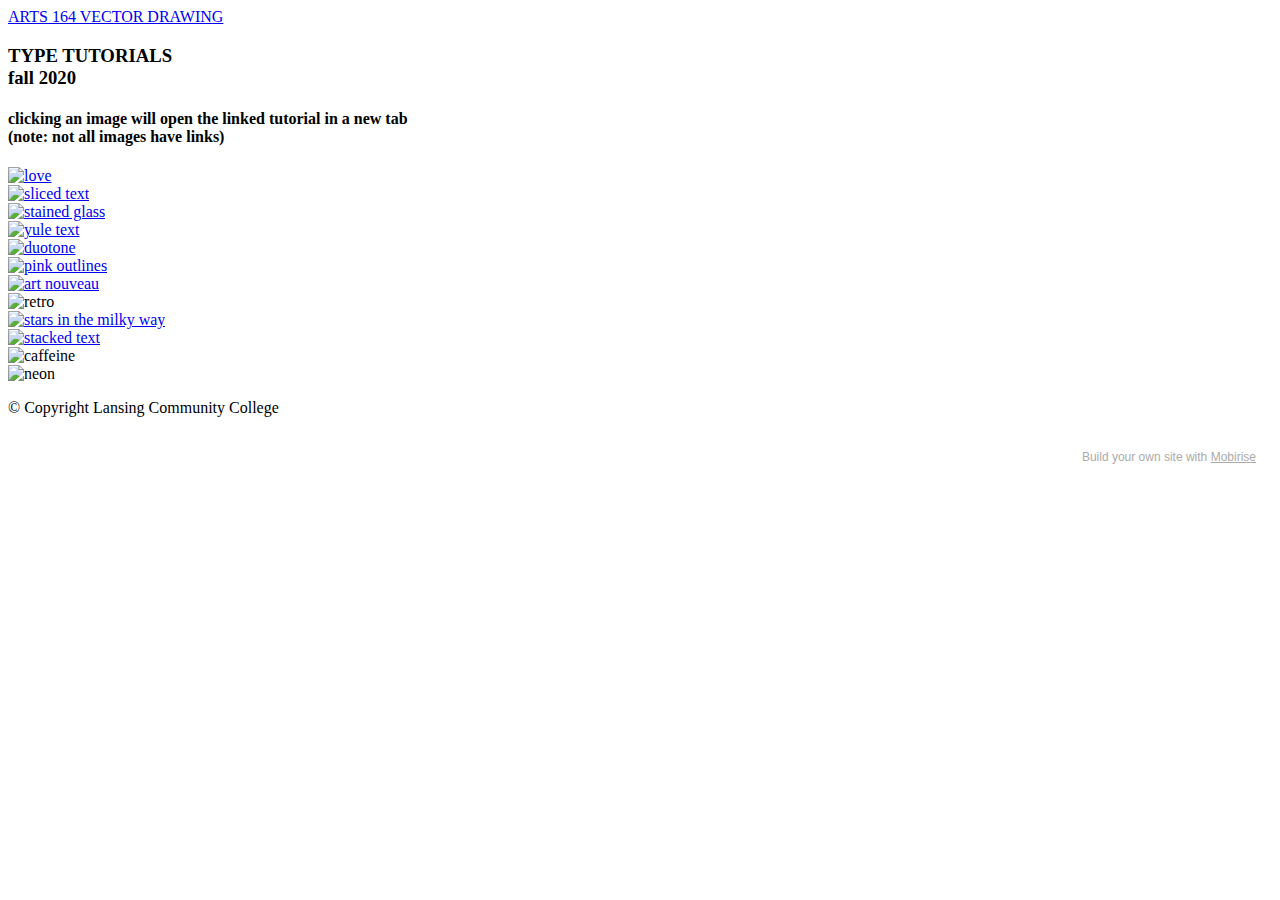
==== type.html @ d71a4e60 "add site content" ====
<!DOCTYPE html>
<html  >
<head>
  <!-- Site made with Mobirise Website Builder v5.2.0, https://mobirise.com -->
  <meta charset="UTF-8">
  <meta http-equiv="X-UA-Compatible" content="IE=edge">
  <meta name="generator" content="Mobirise v5.2.0, mobirise.com">
  <meta name="viewport" content="width=device-width, initial-scale=1, minimum-scale=1">
  <link rel="shortcut icon" href="assets/images/adobex-iconic-illustrator.ico" type="image/x-icon">
  <meta name="description" content="">
  
  
  <title>type tutorials</title>
  <link rel="stylesheet" href="assets/tether/tether.min.css">
  <link rel="stylesheet" href="assets/bootstrap/css/bootstrap.min.css">
  <link rel="stylesheet" href="assets/bootstrap/css/bootstrap-grid.min.css">
  <link rel="stylesheet" href="assets/bootstrap/css/bootstrap-reboot.min.css">
  <link rel="stylesheet" href="assets/animatecss/animate.css">
  <link rel="stylesheet" href="assets/dropdown/css/style.css">
  <link rel="stylesheet" href="assets/socicon/css/styles.css">
  <link rel="stylesheet" href="assets/theme/css/style.css">
  <link rel="preload" as="style" href="assets/mobirise/css/mbr-additional.css"><link rel="stylesheet" href="assets/mobirise/css/mbr-additional.css" type="text/css">
  
  
  
  
</head>
<body>
  
  <section class="menu menu1 cid-sgwcmf1ARm" once="menu" id="menu1-q">
    

    <nav class="navbar navbar-dropdown navbar-fixed-top navbar-expand-lg">
        <div class="container-fluid">
            <div class="navbar-brand">
                
                <span class="navbar-caption-wrap"><a class="navbar-caption text-white text-primary display-7" href="index.html">ARTS 164 VECTOR DRAWING</a></span>
            </div>
            
            
        </div>
    </nav>
</section>

<section class="content4 cid-sgweGsT4Bz" id="content4-t">
    
    
    <div class="container">
        <div class="row justify-content-center">
            <div class="title col-md-12 col-lg-10">
                <h3 class="mbr-section-title mbr-fonts-style align-center mb-4 display-2"><strong>TYPE TUTORIALS</strong><br><strong>fall 2020</strong></h3>
                <h4 class="mbr-section-subtitle align-center mbr-fonts-style mb-4 display-7">clicking an image will open the linked tutorial in a new tab<br>(note: not all images have links)</h4>
                
            </div>
        </div>
    </div>
</section>

<section class="gallery1 cid-sgwblPvM9j" id="gallery1-n">
    
    
    <div class="container">
        
        <div class="row mt-4">
            
            <div class="item features-image сol-12 col-md-6 col-lg-6">
                <div class="item-wrapper">
                    <div class="item-img">
                        <a href="https://www.youtube.com/watch?v=r4i24O_RqLU" target="_blank"><img src="assets/images/asset-2-321x225.png" data-slide-to="0" alt="love"></a>
                    </div>
                    
                    
                </div>
            </div><div class="item features-image сol-12 col-md-6 col-lg-6">
                <div class="item-wrapper">
                    <div class="item-img">
                        <a href="https://youtu.be/CJ6-EiL2lb0" target="_blank"><img src="assets/images/asset-1-366x165.png" data-slide-to="1" alt="sliced text"></a>
                    </div>
                    
                    
                </div>
            </div><div class="item features-image сol-12 col-md-6 col-lg-6">
                <div class="item-wrapper">
                    <div class="item-img">
                        <a href="https://design.tutsplus.com/tutorials/how-to-create-a-stained-glass-text-effect-in-illustrator--cms-34086" target="_blank"><img src="assets/images/stainedglass-286x406.png" data-slide-to="2" alt="stained glass"></a>
                    </div>
                    
                    
                </div>
            </div><div class="item features-image сol-12 col-md-6 col-lg-6">
                <div class="item-wrapper">
                    <div class="item-img">
                        <a href="https://www.youtube.com/watch?v=p_5ojTDVVSc&list=LL&index=2" target="_blank"><img src="assets/images/asset-3-280x139.png" data-slide-to="3" alt="yule text"></a>
                    </div>
                    
                    
                </div>
            </div><div class="item features-image сol-12 col-md-6 col-lg-6">
                <div class="item-wrapper">
                    <div class="item-img">
                        <a href="https://design.tutsplus.com/tutorials/super-quick-and-easy-duotone-text-effect--cms-28993" target="_blank"><img src="assets/images/asset-4-1820x680.png" data-slide-to="4" alt="duotone"></a>
                    </div>
                    
                    
                </div>
            </div><div class="item features-image сol-12 col-md-6 col-lg-6">
                <div class="item-wrapper">
                    <div class="item-img">
                        <a href="https://www.creativebloq.com/graphic-design-tips/typography-tutorials-1232719/5" target="_blank"><img src="assets/images/asset-2-1874x746.png" data-slide-to="5" alt="pink outlines"></a>
                    </div>
                    
                    
                </div>
            </div><div class="item features-image сol-12 col-md-6 col-lg-6">
                <div class="item-wrapper">
                    <div class="item-img">
                        <a href="https://design.tutsplus.com/tutorials/how-to-create-an-art-nouveau-text-effect-in-illustrator--cms-35374" target="_blank"><img src="assets/images/asset-1-720x353.png" data-slide-to="6" alt="art nouveau"></a>
                    </div>
                    
                    
                </div>
            </div><div class="item features-image сol-12 col-md-6 col-lg-6">
                <div class="item-wrapper">
                    <div class="item-img">
                        <img src="assets/images/retro-316x200.png" data-slide-to="7" alt="retro">
                    </div>
                    
                    
                </div>
            </div><div class="item features-image сol-12 col-md-6 col-lg-6">
                <div class="item-wrapper">
                    <div class="item-img">
                        <a href="https://www.youtube.com/watch?v=gjwXBmb5fZ4" target="_blank"><img src="assets/images/stars-1500x1159.png" data-slide-to="2" alt="stars in the milky way"></a>
                    </div>
                    
                    
                </div>
            </div><div class="item features-image сol-12 col-md-6 col-lg-6">
                <div class="item-wrapper">
                    <div class="item-img">
                        <a href="https://www.youtube.com/watch?v=k48p705h0WA" target="_blank"><img src="assets/images/striped-1500x844.png" data-slide-to="2" alt="stacked text"></a>
                    </div>
                    
                    
                </div>
            </div><div class="item features-image сol-12 col-md-6 col-lg-6">
                <div class="item-wrapper">
                    <div class="item-img">
                        <img src="assets/images/caffeine-473x166.png" data-slide-to="2" alt="caffeine">
                    </div>
                    
                    
                </div>
            </div><div class="item features-image сol-12 col-md-6 col-lg-6">
                <div class="item-wrapper">
                    <div class="item-img">
                        <img src="assets/images/neon-316x128.png" data-slide-to="2" alt="neon">
                    </div>
                    
                    
                </div>
            </div>
            
            
        </div>
    </div>
</section>

<section class="footer7 cid-sgwcS6Fjue" once="footers" id="footer7-s">

    

    

    <div class="container">
        <div class="media-container-row align-center mbr-white">
            <div class="col-12">
                <p class="mbr-text mb-0 mbr-fonts-style display-7">
                    © Copyright Lansing Community College</p>
            </div>
        </div>
    </div>
</section><section style="background-color: #fff; font-family: -apple-system, BlinkMacSystemFont, 'Segoe UI', 'Roboto', 'Helvetica Neue', Arial, sans-serif; color:#aaa; font-size:12px; padding: 0; align-items: center; display: flex;"><a href="https://mobirise.site/l" style="flex: 1 1; height: 3rem; padding-left: 1rem;"></a><p style="flex: 0 0 auto; margin:0; padding-right:1rem;">Build your own site with <a href="https://mobirise.site/z" style="color:#aaa;">Mobirise</a></p></section><script src="assets/web/assets/jquery/jquery.min.js"></script>  <script src="assets/popper/popper.min.js"></script>  <script src="assets/tether/tether.min.js"></script>  <script src="assets/bootstrap/js/bootstrap.min.js"></script>  <script src="assets/smoothscroll/smooth-scroll.js"></script>  <script src="assets/viewportchecker/jquery.viewportchecker.js"></script>  <script src="assets/dropdown/js/nav-dropdown.js"></script>  <script src="assets/dropdown/js/navbar-dropdown.js"></script>  <script src="assets/touchswipe/jquery.touch-swipe.min.js"></script>  <script src="assets/theme/js/script.js"></script>  
  
  
 <div id="scrollToTop" class="scrollToTop mbr-arrow-up"><a style="text-align: center;"><i class="mbr-arrow-up-icon mbr-arrow-up-icon-cm cm-icon cm-icon-smallarrow-up"></i></a></div>
    <input name="animation" type="hidden">
  </body>
</html>
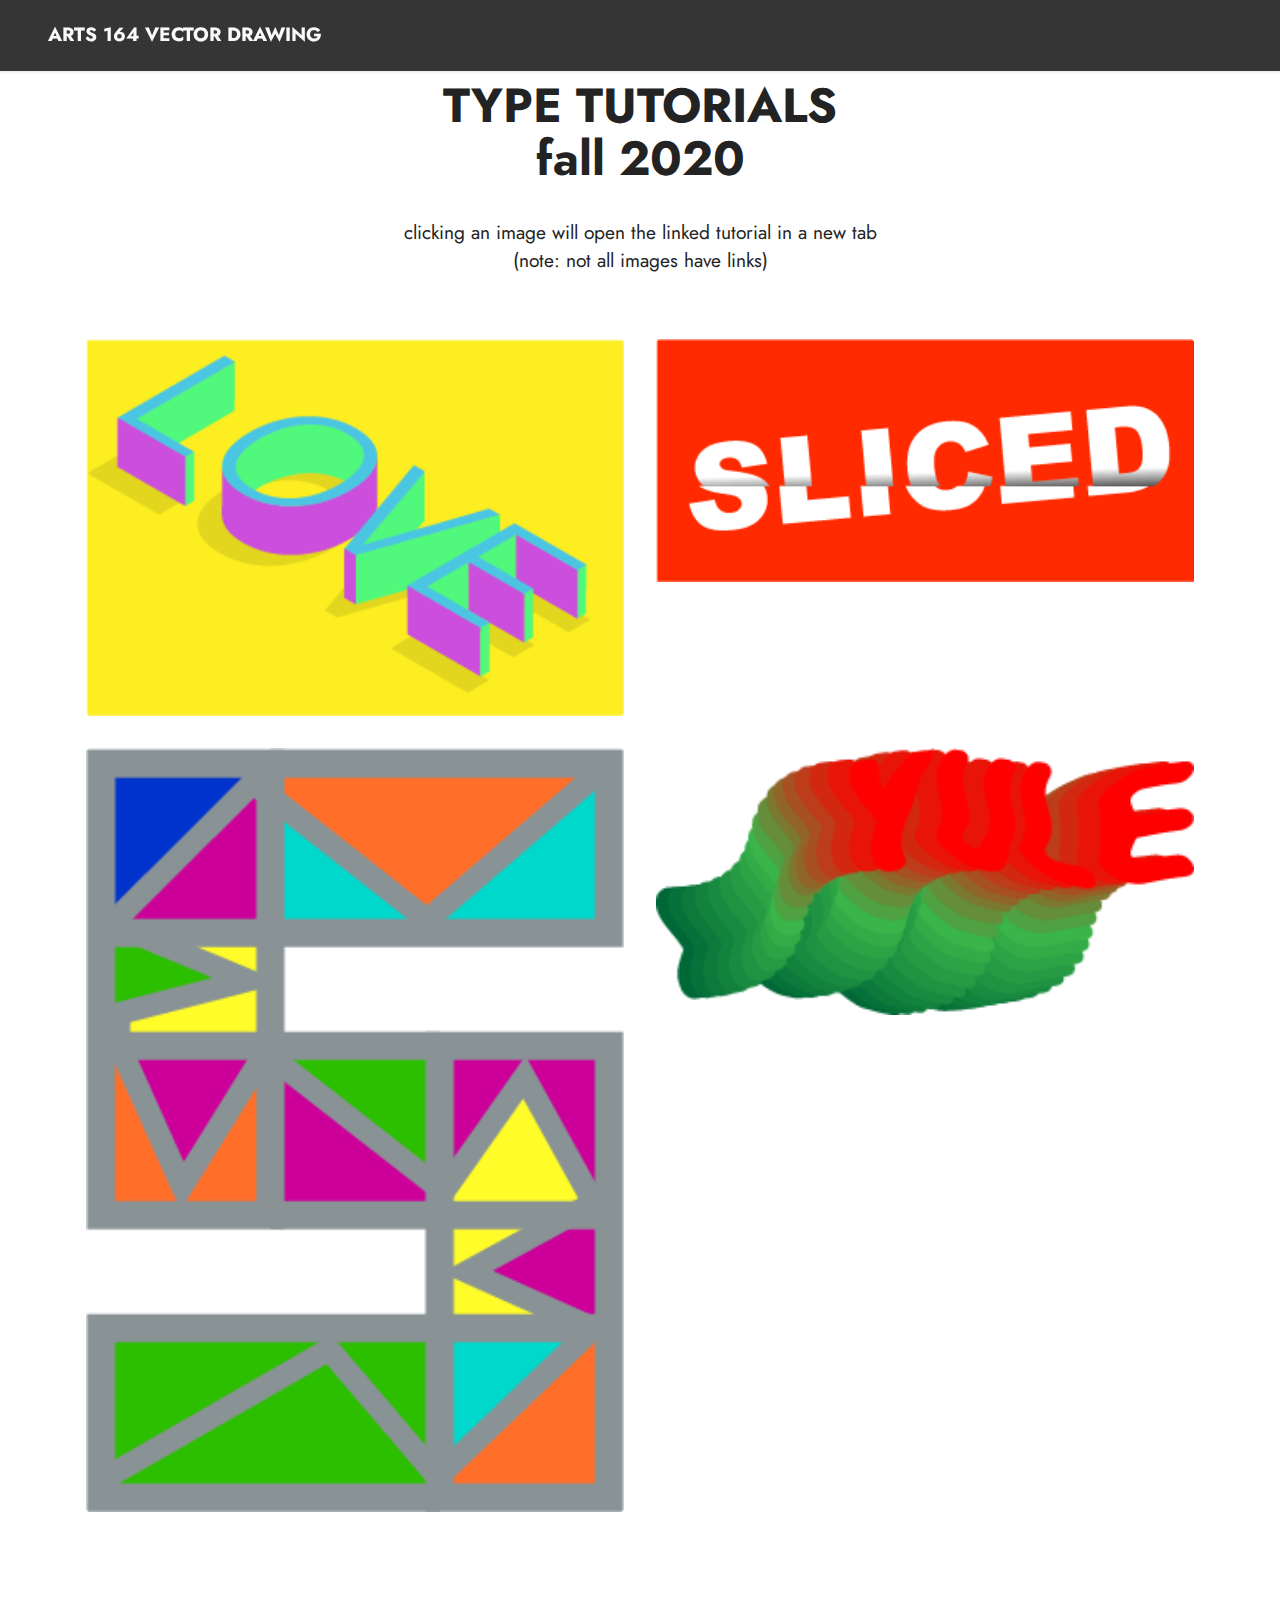
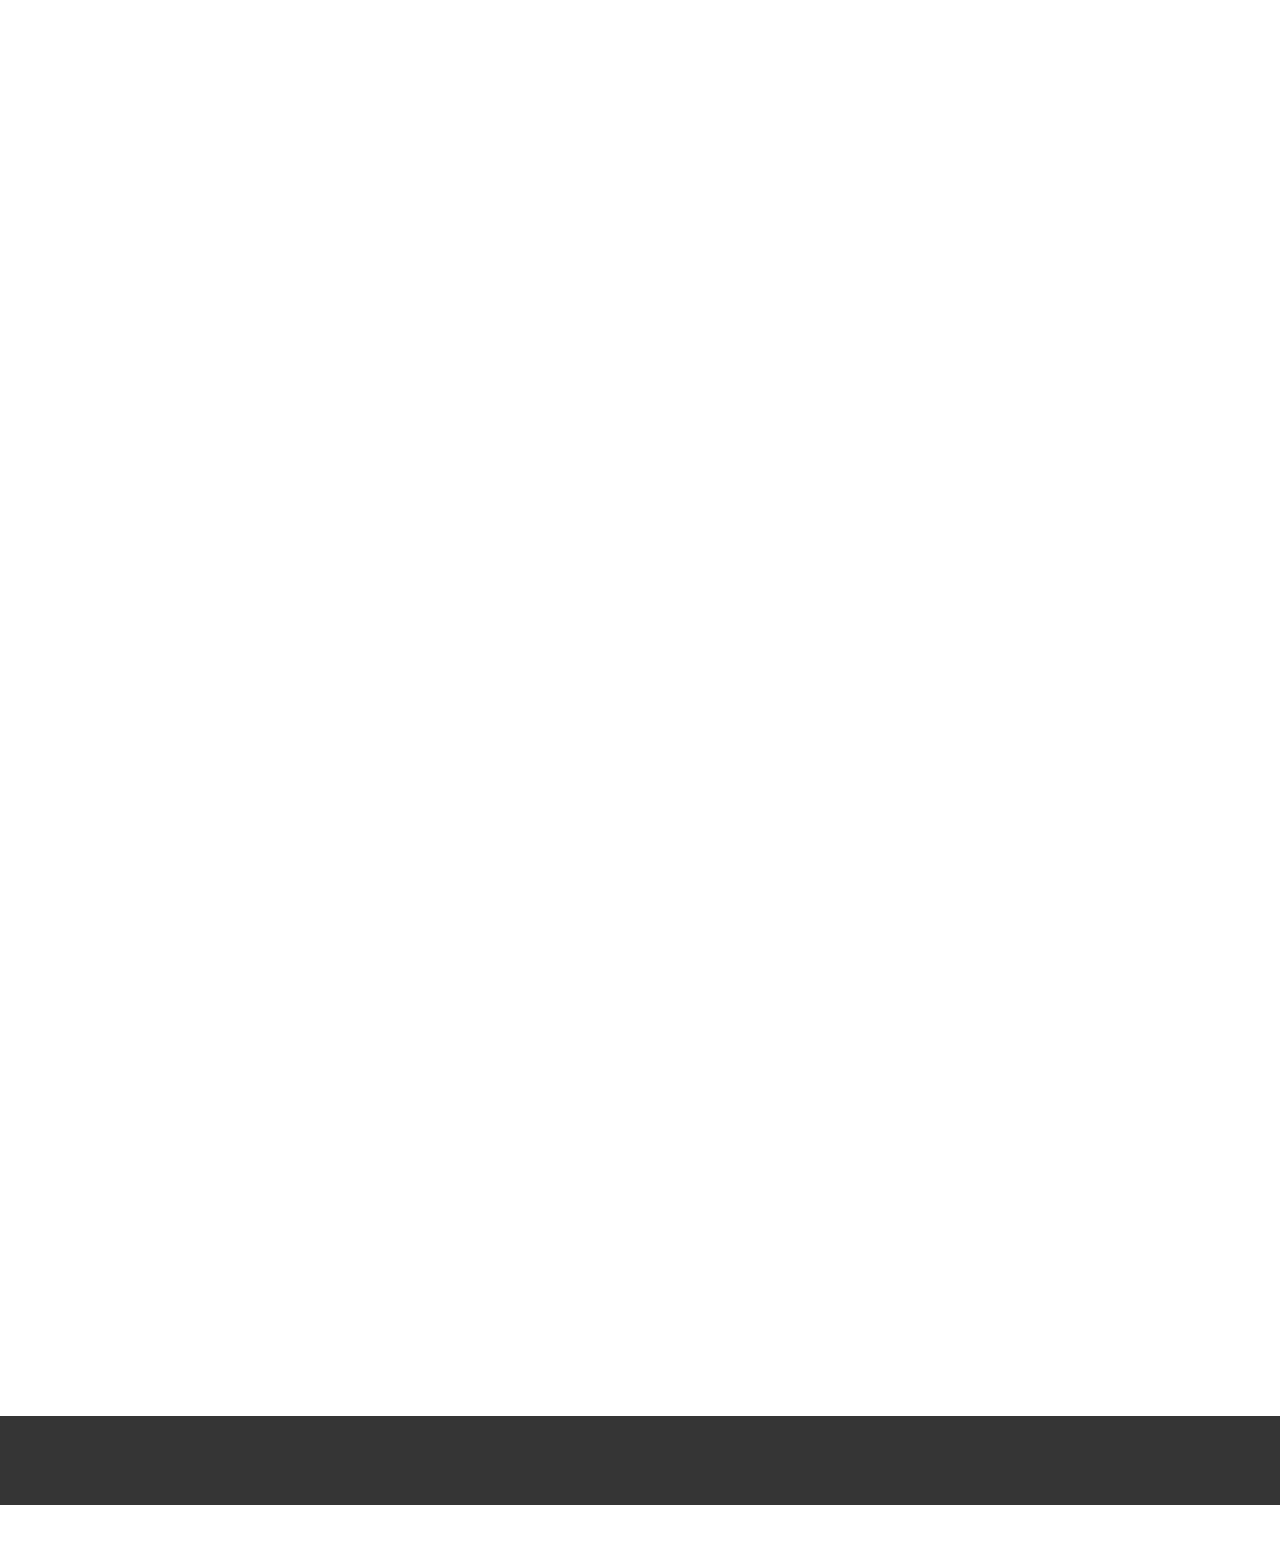
==== commit 21acb65f: "add functional site stuff" ====
--- a/type.html
+++ b/type.html
@@ -27,22 +27,7 @@
 </head>
 <body>
   
-  <section class="menu menu1 cid-sgwcmf1ARm" once="menu" id="menu1-q">
-    
-
-    <nav class="navbar navbar-dropdown navbar-fixed-top navbar-expand-lg">
-        <div class="container-fluid">
-            <div class="navbar-brand">
-                
-                <span class="navbar-caption-wrap"><a class="navbar-caption text-white text-primary display-7" href="index.html">ARTS 164 VECTOR DRAWING</a></span>
-            </div>
-            
-            
-        </div>
-    </nav>
-</section>
-
-<section class="content4 cid-sgweGsT4Bz" id="content4-t">
+  <section class="content4 cid-sgweGsT4Bz" id="content4-t">
     
     
     <div class="container">
@@ -166,6 +151,21 @@
     </div>
 </section>
 
+<section class="menu menu1 cid-sgwcmf1ARm" once="menu" id="menu1-q">
+    
+
+    <nav class="navbar navbar-dropdown navbar-fixed-top navbar-expand-lg">
+        <div class="container-fluid">
+            <div class="navbar-brand">
+                
+                <span class="navbar-caption-wrap"><a class="navbar-caption text-white text-primary display-7" href="index.html">ARTS 164 VECTOR DRAWING</a></span>
+            </div>
+            
+            
+        </div>
+    </nav>
+</section>
+
 <section class="footer7 cid-sgwcS6Fjue" once="footers" id="footer7-s">
 
     
@@ -180,7 +180,7 @@
             </div>
         </div>
     </div>
-</section><section style="background-color: #fff; font-family: -apple-system, BlinkMacSystemFont, 'Segoe UI', 'Roboto', 'Helvetica Neue', Arial, sans-serif; color:#aaa; font-size:12px; padding: 0; align-items: center; display: flex;"><a href="https://mobirise.site/l" style="flex: 1 1; height: 3rem; padding-left: 1rem;"></a><p style="flex: 0 0 auto; margin:0; padding-right:1rem;">Build your own site with <a href="https://mobirise.site/z" style="color:#aaa;">Mobirise</a></p></section><script src="assets/web/assets/jquery/jquery.min.js"></script>  <script src="assets/popper/popper.min.js"></script>  <script src="assets/tether/tether.min.js"></script>  <script src="assets/bootstrap/js/bootstrap.min.js"></script>  <script src="assets/smoothscroll/smooth-scroll.js"></script>  <script src="assets/viewportchecker/jquery.viewportchecker.js"></script>  <script src="assets/dropdown/js/nav-dropdown.js"></script>  <script src="assets/dropdown/js/navbar-dropdown.js"></script>  <script src="assets/touchswipe/jquery.touch-swipe.min.js"></script>  <script src="assets/theme/js/script.js"></script>  
+</section><section style="background-color: #fff; font-family: -apple-system, BlinkMacSystemFont, 'Segoe UI', 'Roboto', 'Helvetica Neue', Arial, sans-serif; color:#aaa; font-size:12px; padding: 0; align-items: center; display: flex;"><a href="https://mobirise.site/u" style="flex: 1 1; height: 3rem; padding-left: 1rem;"></a><p style="flex: 0 0 auto; margin:0; padding-right:1rem;">Made with <a href="https://mobirise.site/b" style="color:#aaa;">Mobirise</a> site template</p></section><script src="assets/web/assets/jquery/jquery.min.js"></script>  <script src="assets/popper/popper.min.js"></script>  <script src="assets/tether/tether.min.js"></script>  <script src="assets/bootstrap/js/bootstrap.min.js"></script>  <script src="assets/smoothscroll/smooth-scroll.js"></script>  <script src="assets/viewportchecker/jquery.viewportchecker.js"></script>  <script src="assets/dropdown/js/nav-dropdown.js"></script>  <script src="assets/dropdown/js/navbar-dropdown.js"></script>  <script src="assets/touchswipe/jquery.touch-swipe.min.js"></script>  <script src="assets/theme/js/script.js"></script>  
   
   
  <div id="scrollToTop" class="scrollToTop mbr-arrow-up"><a style="text-align: center;"><i class="mbr-arrow-up-icon mbr-arrow-up-icon-cm cm-icon cm-icon-smallarrow-up"></i></a></div>
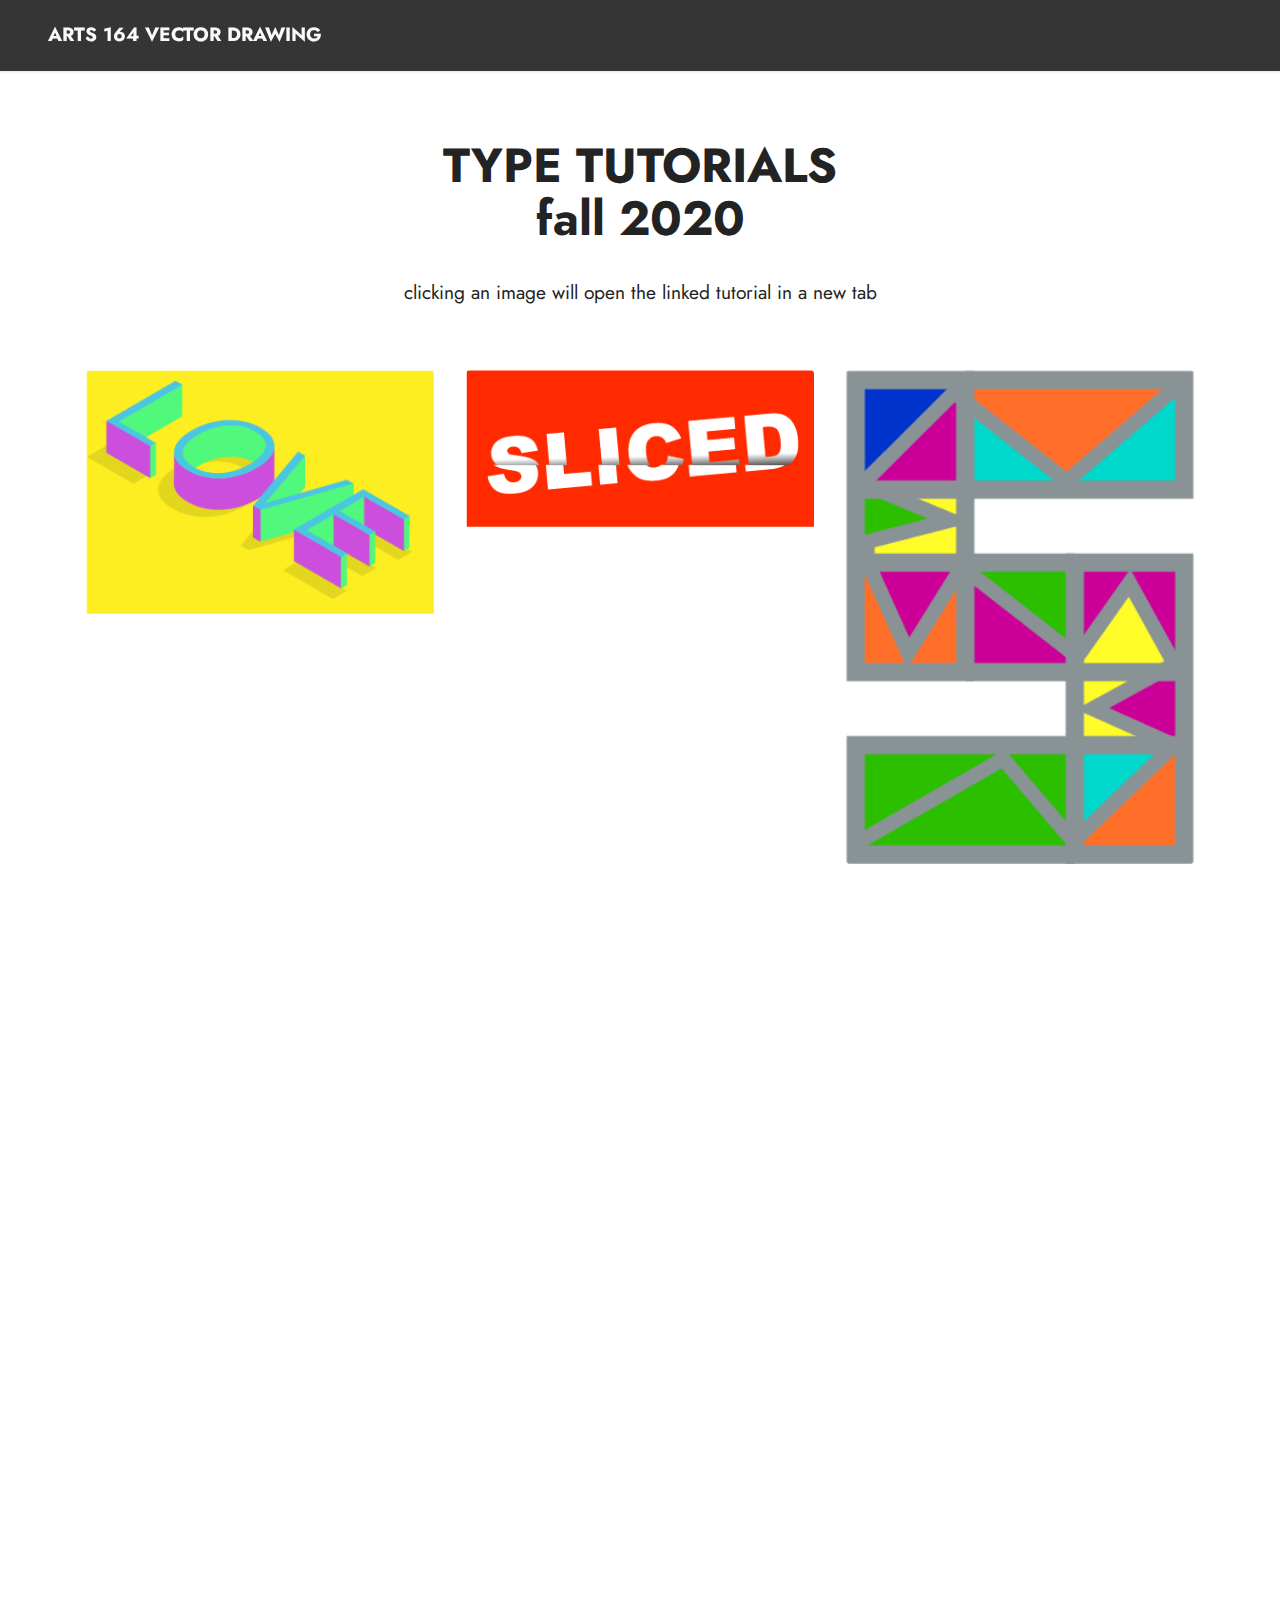
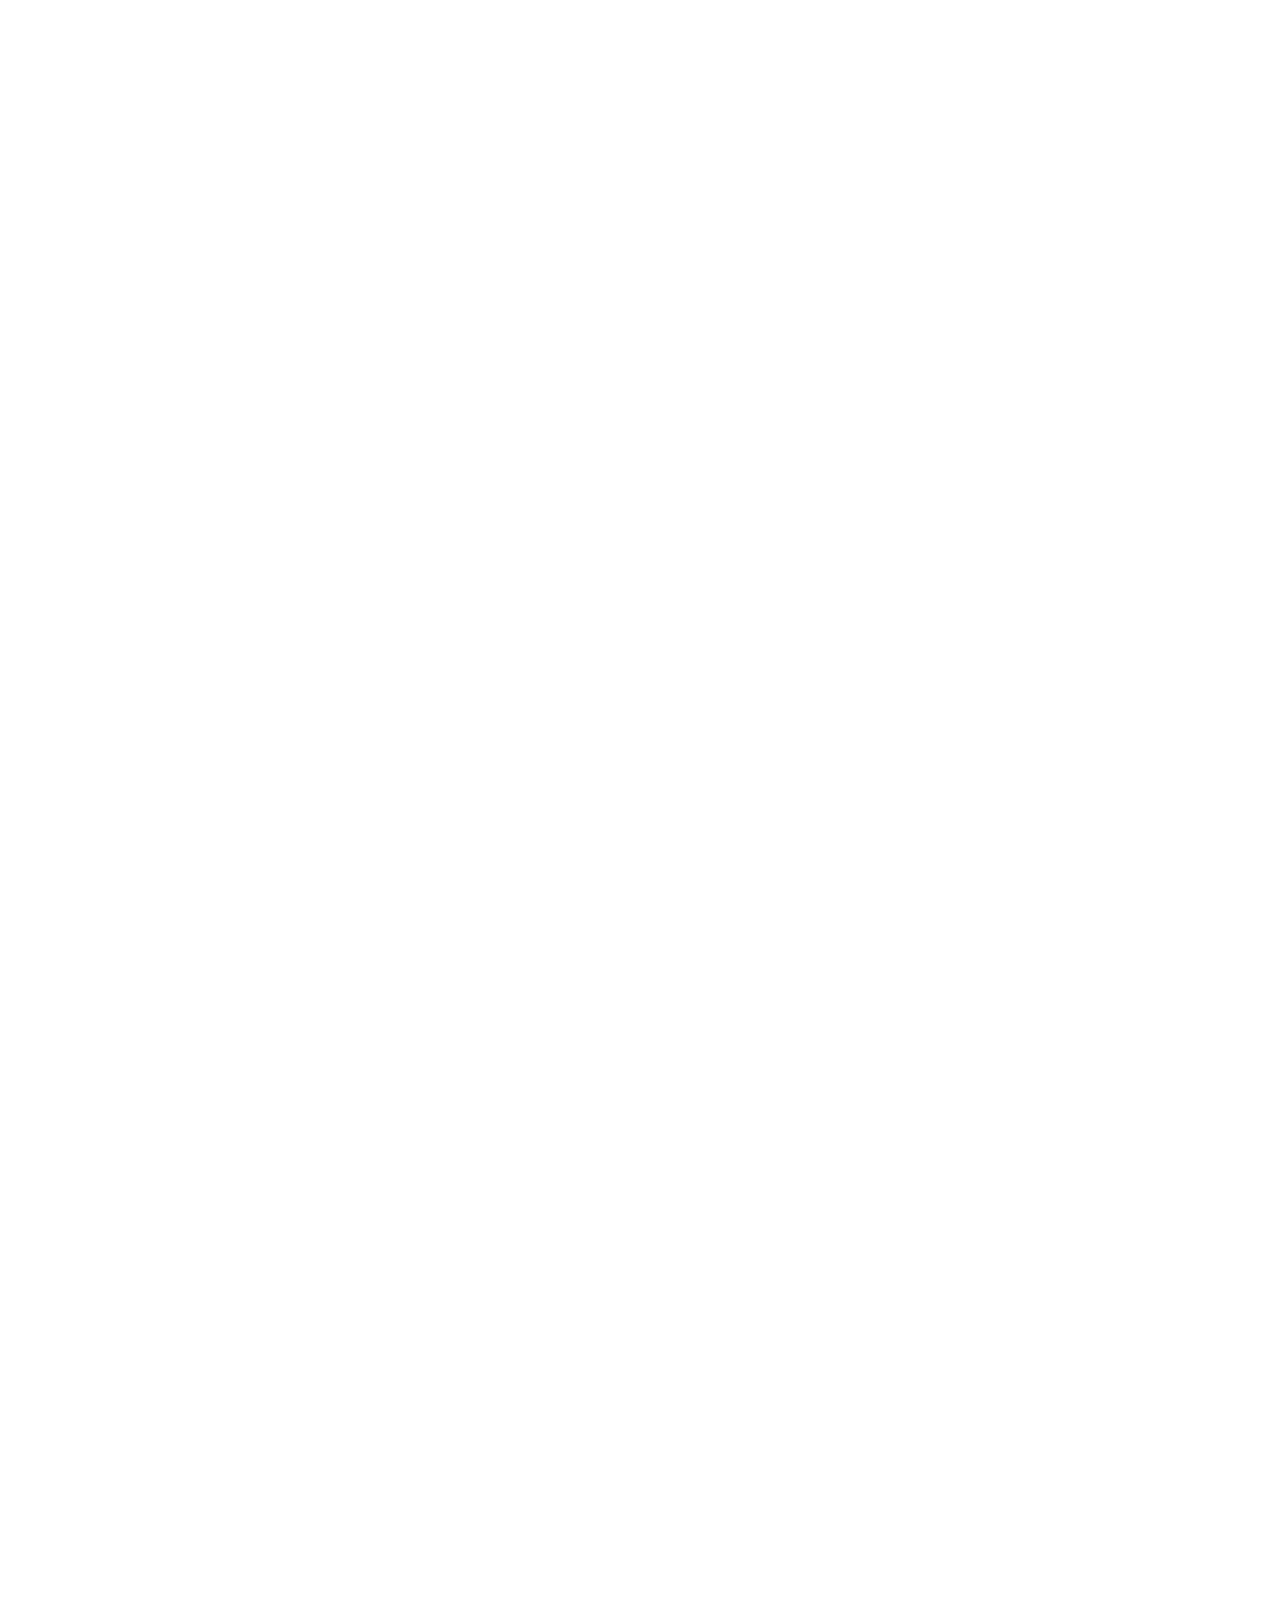
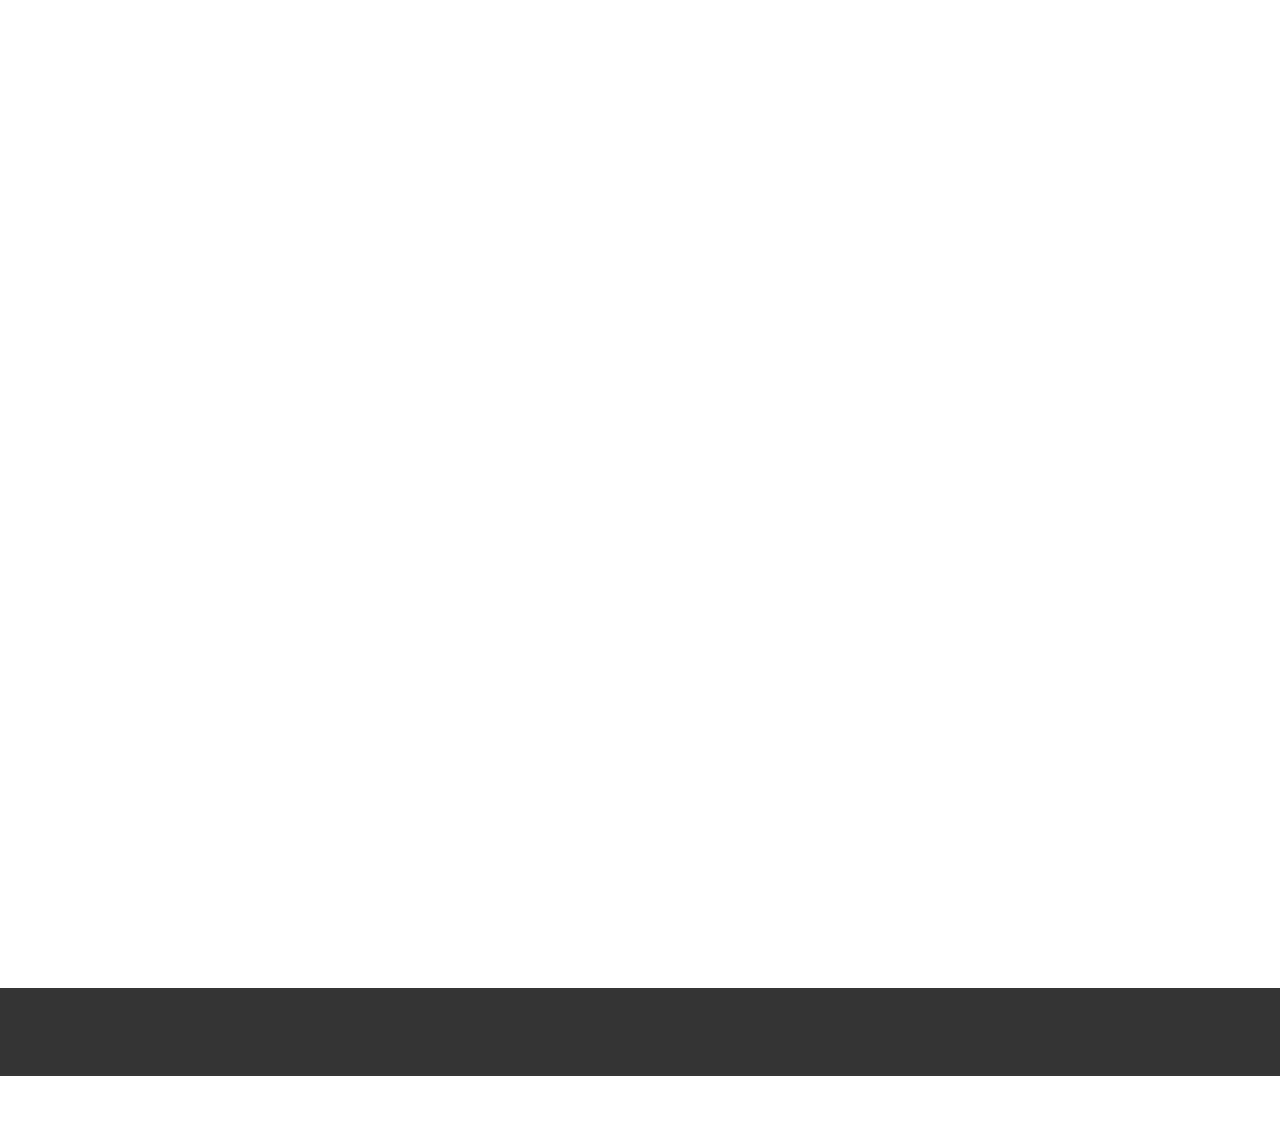
==== commit f9fea9ce: "udpates 2020.10.23" ====
--- a/type.html
+++ b/type.html
@@ -27,131 +27,7 @@
 </head>
 <body>
   
-  <section class="content4 cid-sgweGsT4Bz" id="content4-t">
-    
-    
-    <div class="container">
-        <div class="row justify-content-center">
-            <div class="title col-md-12 col-lg-10">
-                <h3 class="mbr-section-title mbr-fonts-style align-center mb-4 display-2"><strong>TYPE TUTORIALS</strong><br><strong>fall 2020</strong></h3>
-                <h4 class="mbr-section-subtitle align-center mbr-fonts-style mb-4 display-7">clicking an image will open the linked tutorial in a new tab<br>(note: not all images have links)</h4>
-                
-            </div>
-        </div>
-    </div>
-</section>
-
-<section class="gallery1 cid-sgwblPvM9j" id="gallery1-n">
-    
-    
-    <div class="container">
-        
-        <div class="row mt-4">
-            
-            <div class="item features-image сol-12 col-md-6 col-lg-6">
-                <div class="item-wrapper">
-                    <div class="item-img">
-                        <a href="https://www.youtube.com/watch?v=r4i24O_RqLU" target="_blank"><img src="assets/images/asset-2-321x225.png" data-slide-to="0" alt="love"></a>
-                    </div>
-                    
-                    
-                </div>
-            </div><div class="item features-image сol-12 col-md-6 col-lg-6">
-                <div class="item-wrapper">
-                    <div class="item-img">
-                        <a href="https://youtu.be/CJ6-EiL2lb0" target="_blank"><img src="assets/images/asset-1-366x165.png" data-slide-to="1" alt="sliced text"></a>
-                    </div>
-                    
-                    
-                </div>
-            </div><div class="item features-image сol-12 col-md-6 col-lg-6">
-                <div class="item-wrapper">
-                    <div class="item-img">
-                        <a href="https://design.tutsplus.com/tutorials/how-to-create-a-stained-glass-text-effect-in-illustrator--cms-34086" target="_blank"><img src="assets/images/stainedglass-286x406.png" data-slide-to="2" alt="stained glass"></a>
-                    </div>
-                    
-                    
-                </div>
-            </div><div class="item features-image сol-12 col-md-6 col-lg-6">
-                <div class="item-wrapper">
-                    <div class="item-img">
-                        <a href="https://www.youtube.com/watch?v=p_5ojTDVVSc&list=LL&index=2" target="_blank"><img src="assets/images/asset-3-280x139.png" data-slide-to="3" alt="yule text"></a>
-                    </div>
-                    
-                    
-                </div>
-            </div><div class="item features-image сol-12 col-md-6 col-lg-6">
-                <div class="item-wrapper">
-                    <div class="item-img">
-                        <a href="https://design.tutsplus.com/tutorials/super-quick-and-easy-duotone-text-effect--cms-28993" target="_blank"><img src="assets/images/asset-4-1820x680.png" data-slide-to="4" alt="duotone"></a>
-                    </div>
-                    
-                    
-                </div>
-            </div><div class="item features-image сol-12 col-md-6 col-lg-6">
-                <div class="item-wrapper">
-                    <div class="item-img">
-                        <a href="https://www.creativebloq.com/graphic-design-tips/typography-tutorials-1232719/5" target="_blank"><img src="assets/images/asset-2-1874x746.png" data-slide-to="5" alt="pink outlines"></a>
-                    </div>
-                    
-                    
-                </div>
-            </div><div class="item features-image сol-12 col-md-6 col-lg-6">
-                <div class="item-wrapper">
-                    <div class="item-img">
-                        <a href="https://design.tutsplus.com/tutorials/how-to-create-an-art-nouveau-text-effect-in-illustrator--cms-35374" target="_blank"><img src="assets/images/asset-1-720x353.png" data-slide-to="6" alt="art nouveau"></a>
-                    </div>
-                    
-                    
-                </div>
-            </div><div class="item features-image сol-12 col-md-6 col-lg-6">
-                <div class="item-wrapper">
-                    <div class="item-img">
-                        <img src="assets/images/retro-316x200.png" data-slide-to="7" alt="retro">
-                    </div>
-                    
-                    
-                </div>
-            </div><div class="item features-image сol-12 col-md-6 col-lg-6">
-                <div class="item-wrapper">
-                    <div class="item-img">
-                        <a href="https://www.youtube.com/watch?v=gjwXBmb5fZ4" target="_blank"><img src="assets/images/stars-1500x1159.png" data-slide-to="2" alt="stars in the milky way"></a>
-                    </div>
-                    
-                    
-                </div>
-            </div><div class="item features-image сol-12 col-md-6 col-lg-6">
-                <div class="item-wrapper">
-                    <div class="item-img">
-                        <a href="https://www.youtube.com/watch?v=k48p705h0WA" target="_blank"><img src="assets/images/striped-1500x844.png" data-slide-to="2" alt="stacked text"></a>
-                    </div>
-                    
-                    
-                </div>
-            </div><div class="item features-image сol-12 col-md-6 col-lg-6">
-                <div class="item-wrapper">
-                    <div class="item-img">
-                        <img src="assets/images/caffeine-473x166.png" data-slide-to="2" alt="caffeine">
-                    </div>
-                    
-                    
-                </div>
-            </div><div class="item features-image сol-12 col-md-6 col-lg-6">
-                <div class="item-wrapper">
-                    <div class="item-img">
-                        <img src="assets/images/neon-316x128.png" data-slide-to="2" alt="neon">
-                    </div>
-                    
-                    
-                </div>
-            </div>
-            
-            
-        </div>
-    </div>
-</section>
-
-<section class="menu menu1 cid-sgwcmf1ARm" once="menu" id="menu1-q">
+  <section class="menu menu1 cid-sgwcmf1ARm" once="menu" id="menu1-q">
     
 
     <nav class="navbar navbar-dropdown navbar-fixed-top navbar-expand-lg">
@@ -164,6 +40,322 @@
             
         </div>
     </nav>
+</section>
+
+<section class="content4 cid-sgweGsT4Bz" id="content4-t">
+    
+    
+    <div class="container">
+        <div class="row justify-content-center">
+            <div class="title col-md-12 col-lg-10">
+                <h3 class="mbr-section-title mbr-fonts-style align-center mb-4 display-2"><strong>TYPE TUTORIALS</strong><br><strong>fall 2020</strong></h3>
+                <h4 class="mbr-section-subtitle align-center mbr-fonts-style mb-4 display-7">clicking an image will open the linked tutorial in a new tab<br></h4>
+                
+            </div>
+        </div>
+    </div>
+</section>
+
+<section class="gallery1 cid-sgwblPvM9j" id="gallery1-n">
+    
+    
+    <div class="container">
+        
+        <div class="row mt-4">
+            
+            <div class="item features-image сol-12 col-md-6 col-lg-4">
+                <div class="item-wrapper">
+                    <div class="item-img">
+                        <a href="https://www.youtube.com/watch?v=r4i24O_RqLU" target="_blank"><img src="assets/images/asset-2-321x225.png" data-slide-to="0" alt="love"></a>
+                    </div>
+                    
+                    
+                </div>
+            </div><div class="item features-image сol-12 col-md-6 col-lg-4">
+                <div class="item-wrapper">
+                    <div class="item-img">
+                        <a href="https://youtu.be/CJ6-EiL2lb0" target="_blank"><img src="assets/images/asset-1-366x165.png" data-slide-to="1" alt="sliced text"></a>
+                    </div>
+                    
+                    
+                </div>
+            </div><div class="item features-image сol-12 col-md-6 col-lg-4">
+                <div class="item-wrapper">
+                    <div class="item-img">
+                        <a href="https://design.tutsplus.com/tutorials/how-to-create-a-stained-glass-text-effect-in-illustrator--cms-34086" target="_blank"><img src="assets/images/stainedglass-286x406.png" data-slide-to="2" alt="stained glass"></a>
+                    </div>
+                    
+                    
+                </div>
+            </div><div class="item features-image сol-12 col-md-6 col-lg-4">
+                <div class="item-wrapper">
+                    <div class="item-img">
+                        <a href="https://www.youtube.com/watch?v=p_5ojTDVVSc&list=LL&index=2" target="_blank"><img src="assets/images/asset-3-280x139.png" data-slide-to="3" alt="yule text"></a>
+                    </div>
+                    
+                    
+                </div>
+            </div><div class="item features-image сol-12 col-md-6 col-lg-4">
+                <div class="item-wrapper">
+                    <div class="item-img">
+                        <a href="https://design.tutsplus.com/tutorials/super-quick-and-easy-duotone-text-effect--cms-28993" target="_blank"><img src="assets/images/asset-4-1820x680.png" data-slide-to="4" alt="duotone"></a>
+                    </div>
+                    
+                    
+                </div>
+            </div><div class="item features-image сol-12 col-md-6 col-lg-4">
+                <div class="item-wrapper">
+                    <div class="item-img">
+                        <a href="https://www.creativebloq.com/graphic-design-tips/typography-tutorials-1232719/5" target="_blank"><img src="assets/images/asset-2-1874x746.png" data-slide-to="5" alt="pink outlines"></a>
+                    </div>
+                    
+                    
+                </div>
+            </div><div class="item features-image сol-12 col-md-6 col-lg-4">
+                <div class="item-wrapper">
+                    <div class="item-img">
+                        <a href="https://design.tutsplus.com/tutorials/how-to-create-an-art-nouveau-text-effect-in-illustrator--cms-35374" target="_blank"><img src="assets/images/asset-1-720x353.png" data-slide-to="6" alt="art nouveau"></a>
+                    </div>
+                    
+                    
+                </div>
+            </div><div class="item features-image сol-12 col-md-6 col-lg-4">
+                <div class="item-wrapper">
+                    <div class="item-img">
+                        <a href="https://youtu.be/4wI5hisETek" target="_blank"><img src="assets/images/retro-316x200.png" data-slide-to="7" alt="retro"></a>
+                    </div>
+                    
+                    
+                </div>
+            </div><div class="item features-image сol-12 col-md-6 col-lg-4">
+                <div class="item-wrapper">
+                    <div class="item-img">
+                        <a href="https://www.youtube.com/watch?v=gjwXBmb5fZ4" target="_blank"><img src="assets/images/stars-1500x1159.png" data-slide-to="2" alt="stars in the milky way"></a>
+                    </div>
+                    
+                    
+                </div>
+            </div><div class="item features-image сol-12 col-md-6 col-lg-4">
+                <div class="item-wrapper">
+                    <div class="item-img">
+                        <a href="https://www.youtube.com/watch?v=k48p705h0WA" target="_blank"><img src="assets/images/striped-1500x844.png" data-slide-to="2" alt="stacked text"></a>
+                    </div>
+                    
+                    
+                </div>
+            </div><div class="item features-image сol-12 col-md-6 col-lg-4">
+                <div class="item-wrapper">
+                    <div class="item-img">
+                        <a href="https://youtu.be/zWSFGIEAz4s" target="_blank"><img src="assets/images/neon-316x128.png" data-slide-to="10" alt="neon"></a>
+                    </div>
+                    
+                    
+                </div>
+            </div><div class="item features-image сol-12 col-md-6 col-lg-4">
+                <div class="item-wrapper">
+                    <div class="item-img">
+                        <a href="https://youtu.be/PVij2CNspjE" target="_blank"><img src="assets/images/caffeine-473x166.png" data-slide-to="11" alt="caffeine"></a>
+                    </div>
+                    
+                    
+                </div>
+            </div><div class="item features-image сol-12 col-md-6 col-lg-4">
+                <div class="item-wrapper">
+                    <div class="item-img">
+                        <a href="https://design.tutsplus.com/tutorials/quick-tip-create-a-3d-retro-text-effect-with-the-appearance-panel--vector-18656 " target="_blank"><img src="assets/images/exorcise-8a-700x560.jpg" data-slide-to="11" alt="old school retro effect"></a>
+                    </div>
+                    
+                    
+                </div>
+            </div><div class="item features-image сol-12 col-md-6 col-lg-4">
+                <div class="item-wrapper">
+                    <div class="item-img">
+                        <a href="https://design.tutsplus.com/tutorials/create-a-detailed-christmas-lights-text-effect-in-adobe-illustrator--vector-19163 " target="_blank"><img src="assets/images/exorcise-8b-1447x862.jpg" data-slide-to="11" alt="christmas lights effect"></a>
+                    </div>
+                    
+                    
+                </div>
+            </div><div class="item features-image сol-12 col-md-6 col-lg-4">
+                <div class="item-wrapper">
+                    <div class="item-img">
+                        <a href="https://design.tutsplus.com/tutorials/create-a-marker-text-effect-in-illustrator--vector-4631" target="_blank"><img src="assets/images/exorcise-8c-702x632.jpg" data-slide-to="11" alt="highlighters"></a>
+                    </div>
+                    
+                    
+                </div>
+            </div><div class="item features-image сol-12 col-md-6 col-lg-4">
+                <div class="item-wrapper">
+                    <div class="item-img">
+                        <a href="http://vectorboom.com/load/tutorials/text_effect/how_to_create_a_neon_text_effect_using_adobe_illustrator/6-1-0-15" target="_blank"><img src="assets/images/neon-800x619.png" data-slide-to="11" alt="neon glow"></a>
+                    </div>
+                    
+                    
+                </div>
+            </div><div class="item features-image сol-12 col-md-6 col-lg-4">
+                <div class="item-wrapper">
+                    <div class="item-img">
+                        <a href="https://www.behance.net/gallery/68589569/Type-Face-Text-Effect-Tutorial-in-Adobe-Illustrator" target="_blank"><img src="assets/images/spin-800x619.png" data-slide-to="11" alt="two face styles"></a>
+                    </div>
+                    
+                    
+                </div>
+            </div><div class="item features-image сol-12 col-md-6 col-lg-4">
+                <div class="item-wrapper">
+                    <div class="item-img">
+                        <a href="https://web.archive.org/web/20170421095043/http://veerle-v2.duoh.com:80/blog/comments/illustrator_type_technique_using_shapes/" target="_blank"><img src="assets/images/loca-800x619.png" data-slide-to="11" alt="retro lined effect"></a>
+                    </div>
+                    
+                    
+                </div>
+            </div><div class="item features-image сol-12 col-md-6 col-lg-4">
+                <div class="item-wrapper">
+                    <div class="item-img">
+                        <a href="https://design.tutsplus.com/tutorials/create-a-variety-of-3d-lettering-effects-for-poster-design--vector-4305" target="_blank"><img src="assets/images/angled-792x612.png" data-slide-to="11" alt="angled text"></a>
+                    </div>
+                    
+                    
+                </div>
+            </div><div class="item features-image сol-12 col-md-6 col-lg-4">
+                <div class="item-wrapper">
+                    <div class="item-img">
+                        <a href="http://vectips.com/tutorials/create-an-editable-metal-type-treatment/" target="_blank"><img src="assets/images/chrome-792x612.png" data-slide-to="11" alt="metallic chrome"></a>
+                    </div>
+                    
+                    
+                </div>
+            </div><div class="item features-image сol-12 col-md-6 col-lg-4">
+                <div class="item-wrapper">
+                    <div class="item-img">
+                        <a href="http://vectips.com/tutorials/quick-tutorial-create-a-reusable-retro-type-treatment/" target="_blank"><img src="assets/images/ribbon-792x612.png" data-slide-to="11" alt="ribbon banner"></a>
+                    </div>
+                    
+                    
+                </div>
+            </div><div class="item features-image сol-12 col-md-6 col-lg-4">
+                <div class="item-wrapper">
+                    <div class="item-img">
+                        <a href="http://youtube.com/watch?v=p_5ojTDVVSc" target="_blank"><img src="assets/images/helloo-800x400.png" data-slide-to="11" alt="color blend flowing text"></a>
+                    </div>
+                    
+                    
+                </div>
+            </div><div class="item features-image сol-12 col-md-6 col-lg-4">
+                <div class="item-wrapper">
+                    <div class="item-img">
+                        <a href="http://youtube.com/watch?v=Rt15_Oclsyl" target="_blank"><img src="assets/images/hustle-800x400.png" data-slide-to="11" alt="layered 3d text"></a>
+                    </div>
+                    
+                    
+                </div>
+            </div><div class="item features-image сol-12 col-md-6 col-lg-4">
+                <div class="item-wrapper">
+                    <div class="item-img">
+                        <a href="http://youtube.com/watch?v=tYL2MPFBx3s" target="_blank"><img src="assets/images/r-800x400.png" data-slide-to="11" alt="stylized futuristic letter"></a>
+                    </div>
+                    
+                    
+                </div>
+            </div><div class="item features-image сol-12 col-md-6 col-lg-4">
+                <div class="item-wrapper">
+                    <div class="item-img">
+                        <a href="https://design.tutsplus.com/tutorials/how-to-create-a-vector-floral-typography-in-adobe-illustrator--cms-27269" target="_blank"><img src="assets/images/wild-flowers-800x1036.png" data-slide-to="11" alt="floral typography"></a>
+                    </div>
+                    
+                    
+                </div>
+            </div><div class="item features-image сol-12 col-md-6 col-lg-4">
+                <div class="item-wrapper">
+                    <div class="item-img">
+                        <a href="https://design.tutsplus.com/tutorials/how-to-create-a-folded-text-effect-in-adobe-illustrator--cms-28330" target="_blank"><img src="assets/images/blank-pages-800x1036.png" data-slide-to="11" alt="folded paper letters"></a>
+                    </div>
+                    
+                    
+                </div>
+            </div><div class="item features-image сol-12 col-md-6 col-lg-4">
+                <div class="item-wrapper">
+                    <div class="item-img">
+                        <a href="https://design.tutsplus.com/tutorials/how-to-create-a-retro-long-shadow-text-effect-in-adobe-illustrator--cms-29707" target="_blank"><img src="assets/images/dont-stop-800x1036.png" data-slide-to="11" alt="retro long shadow"></a>
+                    </div>
+                    
+                    
+                </div>
+            </div><div class="item features-image сol-12 col-md-6 col-lg-4">
+                <div class="item-wrapper">
+                    <div class="item-img">
+                        <a href="https://www.youtube.com/watch?v=CJ6-EiL2lb0" target="_blank"><img src="assets/images/artboard-1-1500x1159.png" data-slide-to="11" alt="sliced text"></a>
+                    </div>
+                    
+                    
+                </div>
+            </div><div class="item features-image сol-12 col-md-6 col-lg-4">
+                <div class="item-wrapper">
+                    <div class="item-img">
+                        <a href="https://www.youtube.com/watch?v=xtKAIasVQuc&t=148s" target="_blank"><img src="assets/images/artboard-2-1500x1159.png" data-slide-to="11" alt="cutout text"></a>
+                    </div>
+                    
+                    
+                </div>
+            </div><div class="item features-image сol-12 col-md-6 col-lg-4">
+                <div class="item-wrapper">
+                    <div class="item-img">
+                        <a href="https://www.youtube.com/watch?v=NVcqyvdMhG0&feature=youtu.be" target="_blank"><img src="assets/images/artboard-3-1500x1159.png" data-slide-to="11" alt="flipbook text"></a>
+                    </div>
+                    
+                    
+                </div>
+            </div><div class="item features-image сol-12 col-md-6 col-lg-4">
+                <div class="item-wrapper">
+                    <div class="item-img">
+                        <a href="https://design.tutsplus.com/tutorials/create-a-grunge-vintage-text-effect-in-adobe-illustrator--cms-28865" target="_blank"><img src="assets/images/vitage-1610x1564.png" data-slide-to="11" alt="vintage grunge"></a>
+                    </div>
+                    
+                    
+                </div>
+            </div><div class="item features-image сol-12 col-md-6 col-lg-4">
+                <div class="item-wrapper">
+                    <div class="item-img">
+                        <a href="https://abduzeedo.com/offset-path-effect" target="_blank"><img src="assets/images/lined-1408x1440.png" data-slide-to="11" alt="offset lines"></a>
+                    </div>
+                    
+                    
+                </div>
+            </div><div class="item features-image сol-12 col-md-6 col-lg-4">
+                <div class="item-wrapper">
+                    <div class="item-img">
+                        <a href="http://web.archive.org/web/20190105173239/http://vectips.com/tutorials/turn-any-font-into-a-sketch-font/" target="_blank"><img src="assets/images/scribble-1532x1540.png" data-slide-to="11" alt="sketchy look"></a>
+                    </div>
+                    
+                    
+                </div>
+            </div><div class="item features-image сol-12 col-md-6 col-lg-4">
+                <div class="item-wrapper">
+                    <div class="item-img">
+                        <a href="https://youtu.be/yMyXTnnXGsk" target="_blank"><img src="assets/images/fall-1180x340.png" data-slide-to="11" alt="image clipping double exposure"></a>
+                    </div>
+                    
+                    
+                </div>
+            </div><div class="item features-image сol-12 col-md-6 col-lg-4">
+                <div class="item-wrapper">
+                    <div class="item-img">
+                        <a href="https://www.youtube.com/watch?v=ZWBpVf9Mflo&t=235s&ab_channel=DesignBeginners" target="_blank"><img src="assets/images/glitched-1174x350.png" data-slide-to="11" alt="glitch"></a>
+                    </div>
+                    
+                    
+                </div>
+            </div><div class="item features-image сol-12 col-md-6 col-lg-4">
+                <div class="item-wrapper">
+                    <div class="item-img">
+                        <a href="https://youtu.be/vjEpvwmDytE" target="_blank"><img src="assets/images/carnival-1182x356.png" data-slide-to="11" alt="fancy royal signage"></a>
+                    </div>
+                    
+                    
+                </div>
+            </div>
+            
+            
+        </div>
+    </div>
 </section>
 
 <section class="footer7 cid-sgwcS6Fjue" once="footers" id="footer7-s">
@@ -180,7 +372,7 @@
             </div>
         </div>
     </div>
-</section><section style="background-color: #fff; font-family: -apple-system, BlinkMacSystemFont, 'Segoe UI', 'Roboto', 'Helvetica Neue', Arial, sans-serif; color:#aaa; font-size:12px; padding: 0; align-items: center; display: flex;"><a href="https://mobirise.site/u" style="flex: 1 1; height: 3rem; padding-left: 1rem;"></a><p style="flex: 0 0 auto; margin:0; padding-right:1rem;">Made with <a href="https://mobirise.site/b" style="color:#aaa;">Mobirise</a> site template</p></section><script src="assets/web/assets/jquery/jquery.min.js"></script>  <script src="assets/popper/popper.min.js"></script>  <script src="assets/tether/tether.min.js"></script>  <script src="assets/bootstrap/js/bootstrap.min.js"></script>  <script src="assets/smoothscroll/smooth-scroll.js"></script>  <script src="assets/viewportchecker/jquery.viewportchecker.js"></script>  <script src="assets/dropdown/js/nav-dropdown.js"></script>  <script src="assets/dropdown/js/navbar-dropdown.js"></script>  <script src="assets/touchswipe/jquery.touch-swipe.min.js"></script>  <script src="assets/theme/js/script.js"></script>  
+</section><section style="background-color: #fff; font-family: -apple-system, BlinkMacSystemFont, 'Segoe UI', 'Roboto', 'Helvetica Neue', Arial, sans-serif; color:#aaa; font-size:12px; padding: 0; align-items: center; display: flex;"><a href="https://mobirise.site/w" style="flex: 1 1; height: 3rem; padding-left: 1rem;"></a><p style="flex: 0 0 auto; margin:0; padding-right:1rem;"><a href="https://mobirise.site/t" style="color:#aaa;">Designed</a> with Mobirise website templates</p></section><script src="assets/web/assets/jquery/jquery.min.js"></script>  <script src="assets/popper/popper.min.js"></script>  <script src="assets/tether/tether.min.js"></script>  <script src="assets/bootstrap/js/bootstrap.min.js"></script>  <script src="assets/smoothscroll/smooth-scroll.js"></script>  <script src="assets/viewportchecker/jquery.viewportchecker.js"></script>  <script src="assets/dropdown/js/nav-dropdown.js"></script>  <script src="assets/dropdown/js/navbar-dropdown.js"></script>  <script src="assets/touchswipe/jquery.touch-swipe.min.js"></script>  <script src="assets/theme/js/script.js"></script>  
   
   
  <div id="scrollToTop" class="scrollToTop mbr-arrow-up"><a style="text-align: center;"><i class="mbr-arrow-up-icon mbr-arrow-up-icon-cm cm-icon cm-icon-smallarrow-up"></i></a></div>
